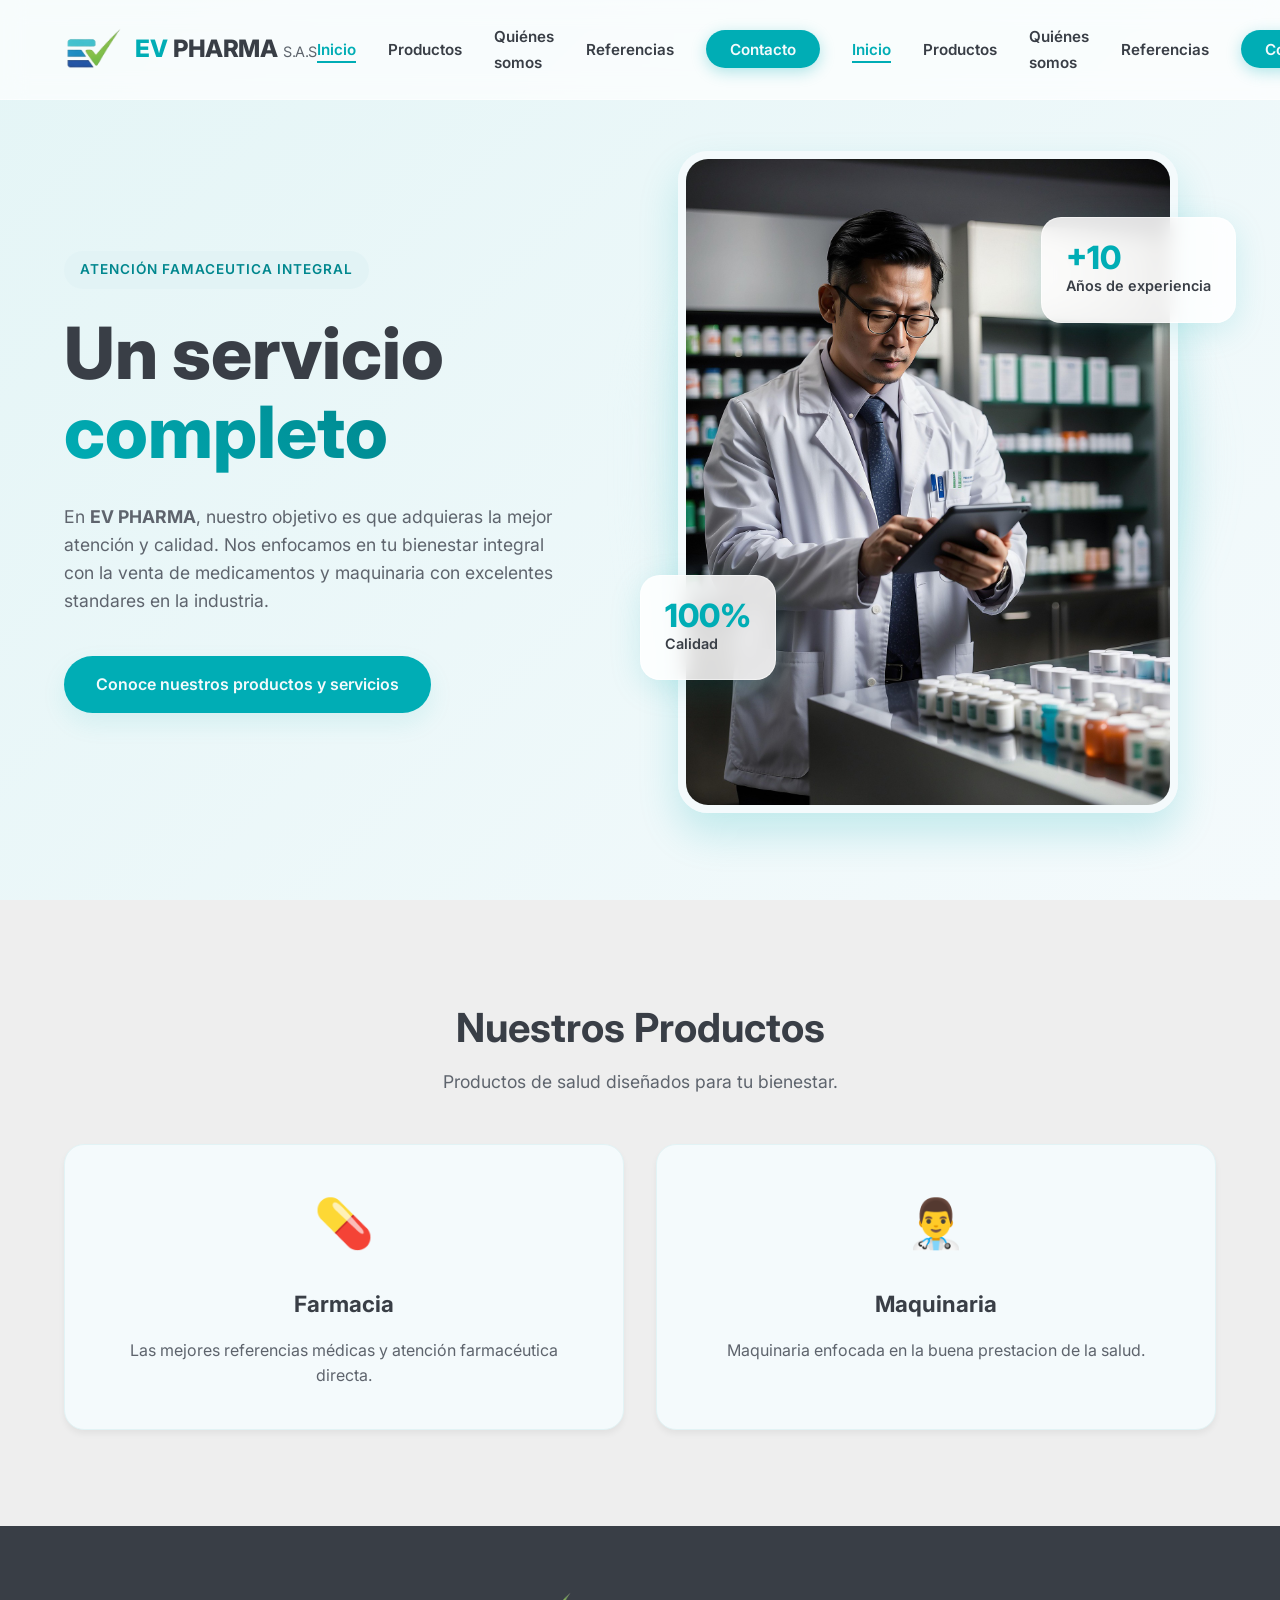
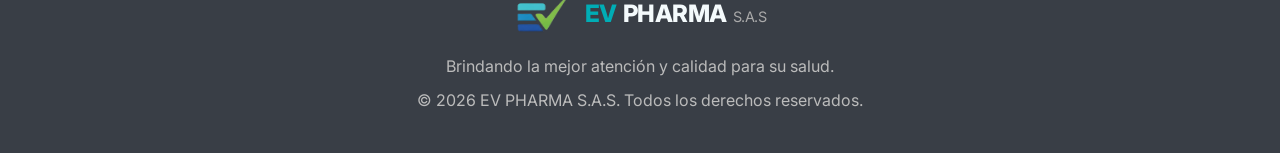
==== Client/index.html @ 8bc83145 "Merge branch 'main' into actualizaciones_2" ====
<!DOCTYPE html>
<html lang="es">
<head>
    <meta charset="UTF-8">
    <meta name="viewport" content="width=device-width, initial-scale=1.0">
    <meta name="description" content="EV PHARMA S.A.S. - Adquiere la mejor atención y calidad en servicios de salud.">
    <title>EV PHARMA S.A.S | Servicios de Salud Completos</title>
    <link href="https://fonts.googleapis.com/css2?family=Inter:wght@300;400;600;800&display=swap" rel="stylesheet">
    <link rel="stylesheet" href="style.css">
    <link rel="icon" href="images/LogoEVPharma-Picsart-BackgroundRemover.png"> 
</head>
<body>
    <header class="navbar" id="navbar">
        <div class="logo">
            <img src="images/LogoEVPharma-Picsart-BackgroundRemover.png" alt="EV Pharma Logo" class="logo-img">
            <div class="logo-text">
                <span class="logo-accent">EV</span> PHARMA <span class="logo-suffix">S.A.S</span>
            </div>
        </div>
        <nav>
            <ul class="nav-links">
                <li><a href="#inicio" class="active">Inicio</a></li>
                <li><a href="#Productos">Productos</a></li>
                <li><a href="quienesSomos.html">Quiénes somos</a></li>
                <li><a href="#referencias">Referencias</a></li>
                <li><a href="#contacto" class="btn-contact">Contacto</a></li>
                <li><a href="index.html#inicio" class="active">Inicio</a></li>
                <li><a href="productos.html">Productos</a></li>
                <li><a href="quienesSomos.html">Quiénes somos</a></li>
                <li><a href="index.html#referencias">Referencias</a></li>
                <li><a href="#contacto" id="contactBtn" class="btn-contact">Contacto</a></li>
            </ul>
            <div class="hamburger" id="hamburger">
                <span></span>
                <span></span>
                <span></span>
            </div>
        </nav>
    </header>

    <main>
        <section id="inicio" class="hero">
            <div class="hero-content">
                <span class="badge">Atención Famaceutica Integral</span>
                <h1>Un servicio <br><span class="highlight">completo</span></h1>
                <p>En <strong>EV PHARMA</strong>, nuestro objetivo es que adquieras la mejor atención y calidad. Nos enfocamos en tu bienestar integral con la venta de medicamentos y maquinaria con excelentes standares en la industria.</p>
                <div class="cta-group">
                    <a href="#Productos" class="btn btn-primary">Conoce nuestros productos y servicios</a>
                    
                </div>
            </div>
            <div class="hero-image-container">
                <div class="glass-card stat-card stat-1">
                    <div class="stat-number">+10</div>
                    <div class="stat-text">Años de experiencia</div>
                </div>
                <div class="glass-card stat-card stat-2">
                    <div class="stat-number">100%</div>
                    <div class="stat-text">Calidad</div>
                </div>
                <img src="images/neenasatine-ai-generated-8780800_1920.jpg" alt="Profesional de la salud trabajando, EV Pharma">
                <div class="blob-bg"></div>
            </div>
        </section>

        <!-- Placeholder Sections to show the layout structure -->
        <section id="Productos" class="section bg-light">
            <div class="container text-center">
                <h2 class="section-title">Nuestros Productos</h2>
                <p class="section-subtitle">Productos de salud diseñados para tu bienestar.</p>
                <div class="grid-3">
                    <div class="service-card">
                        <div class="icon">💊</div>
                        <h3>Farmacia</h3>
                        <p>Las mejores referencias médicas y atención farmacéutica directa.</p>
                    </div>
                    <div class="service-card">
                        <div class="icon">👨‍⚕️</div>
                        <h3>Maquinaria</h3>
                        <p>Maquinaria enfocada en la buena prestacion de la salud.</p>
                    </div>
                </div>
            </div>
        </section>
        
    </main>

    <footer>
        <div class="footer-content">
            <div class="logo">
                <img src="images/LogoEVPharma-Picsart-BackgroundRemover.png" alt="EV Pharma Logo" class="logo-img">
                <div class="logo-text">
                    <span class="logo-accent">EV</span> PHARMA <span class="logo-suffix">S.A.S</span>
                </div>
            </div>
            <p>Brindando la mejor atención y calidad para su salud.</p>
            <p>&copy; 2026 EV PHARMA S.A.S. Todos los derechos reservados.</p>
        </div>
    </footer>

    <!-- Contact Modal -->
    <div id="contactModal" class="modal">
        <div class="modal-content">
            <span class="close-btn">&times;</span>
            <h2>Contáctanos</h2>
            <p>Déjanos tu mensaje y nos comunicaremos contigo.</p>
            <form id="contactForm">
                <div class="form-group">
                    <label for="name">Nombre</label>
                    <input type="text" id="name" required>
                </div>
                <div class="form-group">
                    <label for="email">Correo Electrónico</label>
                    <input type="email" id="email" required>
                </div>
                <div class="form-group">
                    <label for="message">Mensaje</label>
                    <textarea id="message" rows="4" required></textarea>
                </div>
                <button type="submit" class="btn btn-primary">Enviar Mensaje</button>
            </form>
        </div>
    </div>

    <script src="script.js"></script>
</body>
</html>
---- Client/style.css ----
:root {
    /* Cool Color Palette */
    --primary: #00ADB5;
    --primary-dark: #00878e;
    --secondary: #393E46;
    --background: #EEEEEE;
    --text-main: #222831;
    --text-muted: #5e646d;
    --white: #F4FAFC;
    --accent: #E2F3F5;
    
    --shadow-sm: 0 4px 6px rgba(0,0,0,0.05);
    --shadow-md: 0 10px 25px rgba(0,173,181,0.1);
    --shadow-lg: 0 20px 40px rgba(0,173,181,0.2);
    --glass-bg: rgba(255, 255, 255, 0.7);
    --glass-border: rgba(255, 255, 255, 0.4);
    
    --transition: all 0.3s ease;
}

* {
    margin: 0;
    padding: 0;
    box-sizing: border-box;
}

html {
    scroll-behavior: smooth;
}

body {
    font-family: 'Inter', sans-serif;
    color: var(--text-main);
    background-color: var(--white);
    line-height: 1.6;
    overflow-x: hidden;
}

/* NAVBAR */
.navbar {
    position: fixed;
    top: 0;
    width: 100%;
    display: flex;
    justify-content: space-between;
    align-items: center;
    padding: 1.5rem 5%;
    background: var(--glass-bg);
    backdrop-filter: blur(12px);
    -webkit-backdrop-filter: blur(12px);
    border-bottom: 1px solid var(--glass-border);
    z-index: 1000;
    transition: var(--transition);
}

.navbar.scrolled {
    padding: 1rem 5%;
    background: rgba(255, 255, 255, 0.95);
    box-shadow: var(--shadow-sm);
}

.logo {
    display: flex;
    align-items: center;
    gap: 12px;
}

.logo-img {
    height: 48px; /* Adjust height based on preference */
    width: auto;
    object-fit: contain;
    transition: var(--transition);
}

.logo-img:hover {
    transform: scale(1.05); /* very subtle zoom on hover */
}

.logo-text {
    font-size: 1.5rem;
    font-weight: 800;
    color: var(--secondary);
    letter-spacing: -0.5px;
    display: flex;
    align-items: baseline;
    gap: 6px;
}

.logo-accent {
    color: var(--primary);
}

.logo-suffix {
    font-size: 0.9rem;
    font-weight: 400;
    color: var(--text-muted);
}

.nav-links {
    display: flex;
    gap: 2rem;
    list-style: none;
    align-items: center;
}

.nav-links a {
    text-decoration: none;
    color: var(--secondary);
    font-weight: 600;
    font-size: 0.95rem;
    position: relative;
    transition: var(--transition);
}

.nav-links a:not(.btn-contact)::after {
    content: '';
    position: absolute;
    width: 0%;
    height: 2px;
    bottom: -4px;
    left: 0;
    background-color: var(--primary);
    transition: var(--transition);
}

.nav-links a:hover:not(.btn-contact) {
    color: var(--primary);
}

.nav-links a:hover:not(.btn-contact)::after,
.nav-links a.active::after {
    width: 100%;
}

.nav-links a.active {
    color: var(--primary);
}

.btn-contact {
    background-color: var(--primary);
    color: var(--white) !important;
    padding: 0.6rem 1.5rem;
    border-radius: 50px;
    box-shadow: 0 4px 15px rgba(0, 173, 181, 0.3);
}

.btn-contact:hover {
    background-color: var(--primary-dark);
    transform: translateY(-2px);
    box-shadow: 0 6px 20px rgba(0, 173, 181, 0.4);
}

.hamburger {
    display: none;
    flex-direction: column;
    gap: 5px;
    cursor: pointer;
}

.hamburger span {
    width: 25px;
    height: 3px;
    background-color: var(--secondary);
    border-radius: 2px;
    transition: var(--transition);
}

/* HERO SECTION */
.hero {
    min-height: 100vh;
    display: flex;
    align-items: center;
    justify-content: space-between;
    padding: 8rem 5% 4rem;
    background: linear-gradient(135deg, #e4f5f6 0%, var(--white) 100%);
    position: relative;
    overflow: hidden;
}

.hero-content {
    flex: 1;
    max-width: 600px;
    z-index: 2;
    animation: fadeUp 1s ease-out forwards;
}

.badge {
    display: inline-block;
    background: var(--accent);
    color: var(--primary-dark);
    padding: 0.5rem 1rem;
    border-radius: 50px;
    font-weight: 600;
    font-size: 0.85rem;
    margin-bottom: 1.5rem;
    text-transform: uppercase;
    letter-spacing: 1px;
}

.hero h1, .about-page-title {
    font-size: 4.5rem;
    font-weight: 800;
    line-height: 1.1;
    color: var(--secondary);
    margin-bottom: 2rem;
}

.highlight {
    color: var(--primary);
    background: -webkit-linear-gradient(45deg, var(--primary), var(--primary-dark));
    -webkit-background-clip: text;
    background-clip: text;
    -webkit-text-fill-color: transparent;
}

.hero p {
    font-size: 1.1rem;
    color: var(--text-muted);
    margin-bottom: 2.5rem;
    max-width: 500px;
}

.cta-group {
    display: flex;
    gap: 1rem;
}

.btn {
    display: inline-block;
    padding: 1rem 2rem;
    border-radius: 50px;
    font-weight: 600;
    text-decoration: none;
    transition: var(--transition);
    cursor: pointer;
    border: none;
}

.btn-primary {
    background-color: var(--primary);
    color: var(--white);
    box-shadow: var(--shadow-md);
}

.btn-primary:hover {
    background-color: var(--primary-dark);
    transform: translateY(-3px);
    box-shadow: var(--shadow-lg);
}

.btn-secondary {
    background-color: var(--white);
    color: var(--primary);
    border: 2px solid var(--accent);
}

.btn-secondary:hover {
    background-color: var(--accent);
    transform: translateY(-3px);
}

.hero-image-container {
    flex: 1;
    position: relative;
    display: flex;
    justify-content: center;
    align-items: center;
    z-index: 2;
    animation: float 6s ease-in-out infinite;
}

.hero-image-container img {
    width: 100%;
    max-width: 500px;
    height: auto;
    border-radius: 30px;
    box-shadow: var(--shadow-lg);
    object-fit: cover;
    z-index: 2;
    border: 8px solid var(--white);
}

.blob-bg {
    position: absolute;
    width: 500px;
    height: 500px;
    background: linear-gradient(135deg, var(--accent) 0%, rgba(0,173,181,0.2) 100%);
    border-radius: 40% 60% 70% 30% / 40% 50% 60% 50%;
    z-index: 1;
    filter: blur(30px);
    animation: blobMorph 8s ease-in-out infinite alternate;
}

.glass-card {
    background: rgba(255, 255, 255, 0.85);
    backdrop-filter: blur(10px);
    -webkit-backdrop-filter: blur(10px);
    border: 1px solid rgba(255, 255, 255, 0.5);
    border-radius: 20px;
    padding: 1.5rem;
    box-shadow: 0 8px 32px rgba(0, 173, 181, 0.15);
}

.stat-card {
    position: absolute;
    z-index: 3;
    animation: pulse 4s infinite alternate;
}

.stat-1 {
    top: 10%;
    right: -20px;
}

.stat-2 {
    bottom: 20%;
    left: 0;
    animation-delay: 2s;
}

.stat-number {
    font-size: 2rem;
    font-weight: 800;
    color: var(--primary);
    line-height: 1;
}

.stat-text {
    font-size: 0.9rem;
    color: var(--secondary);
    font-weight: 600;
}

/* GENERAL SECTIONS */
.section {
    padding: 6rem 5%;
}

.bg-light {
    background-color: var(--background);
}

.text-center {
    text-align: center;
}

.container {
    max-width: 1200px;
    margin: 0 auto;
}

.section-title {
    font-size: 2.5rem;
    color: var(--secondary);
    margin-bottom: 0.5rem;
}

.section-subtitle {
    color: var(--text-muted);
    font-size: 1.1rem;
    margin-bottom: 3rem;
}

.grid-3 {
    display: grid;
    grid-template-columns: repeat(auto-fit, minmax(300px, 1fr));
    gap: 2rem;
}

.service-card {
    background: var(--white);
    padding: 2.5rem;
    border-radius: 20px;
    box-shadow: var(--shadow-sm);
    transition: var(--transition);
    border: 1px solid var(--accent);
}

.service-card:hover {
    transform: translateY(-10px);
    box-shadow: var(--shadow-lg);
    border-color: var(--primary);
}

.service-card .icon {
    font-size: 3rem;
    margin-bottom: 1.5rem;
}

.service-card h3 {
    color: var(--secondary);
    font-size: 1.4rem;
    margin-bottom: 1rem;
}

.service-card p {
    color: var(--text-muted);
}

/* FOOTER */
footer {
    background-color: var(--secondary);
    padding: 4rem 5% 2rem;
    text-align: center;
    color: var(--white);
}

footer .logo {
    justify-content: center;
    margin-bottom: 1rem;
}

footer .logo-text {
    color: var(--white);
}

footer .logo-suffix {
    color: #aaa;
}

footer p {
    color: #bbb;
    margin-bottom: 0.5rem;
}

/* ABOUT US (QUIÉNES SOMOS) */
.about-wrap {
    padding-top: 150px; /* offset for fixed navbar */
}

.about-container {
    max-width: 1400px;
}

.about-grid {
    display: flex;
    flex-direction: column;
    gap: 5rem;
    margin-top: 4rem;
    text-align: left;
}

.about-card {
    padding: 3rem;
    transition: var(--transition);
    display: flex;
    flex-direction: row;
    align-items: center;
    gap: 4rem;
    border-radius: 24px;
}

.about-card.reverse {
    flex-direction: row-reverse;
}

.about-card-img {
    width: 45%;
    height: 400px;
    object-fit: cover;
    border-radius: 20px;
    box-shadow: var(--shadow-lg);
    margin-bottom: 0;
}

.about-card-content {
    flex: 1;
    padding: 1rem;
}

.about-card:hover {
    transform: translateY(-5px);
    box-shadow: var(--shadow-lg);
    border-color: var(--primary);
}

.about-card .icon {
    font-size: 3.5rem;
    margin-bottom: 1.5rem;
}

.about-card h3 {
    font-size: 3.8rem;
    font-weight: 800;
    margin-bottom: 1.5rem;
    background: -webkit-linear-gradient(45deg, var(--primary), var(--primary-dark));
    -webkit-background-clip: text;
    background-clip: text;
    -webkit-text-fill-color: transparent;
    letter-spacing: -1.5px;
    line-height: 1.1;
}

.about-card p {
    color: var(--secondary);
    font-size: 1.35rem;
    line-height: 1.9;
    font-weight: 400;
    letter-spacing: 0.2px;
}

.coming-soon {
    margin-top: 4rem;
}

/* ANIMATIONS */
@keyframes fadeUp {
    from { opacity: 0; transform: translateY(30px); }
    to { opacity: 1; transform: translateY(0); }
}

@keyframes float {
    0% { transform: translateY(0px); }
    50% { transform: translateY(-15px); }
    100% { transform: translateY(0px); }
}

@keyframes pulse {
    0% { transform: scale(1); }
    100% { transform: scale(1.05); }
}

@keyframes blobMorph {
    0% { border-radius: 40% 60% 70% 30% / 40% 50% 60% 50%; }
    100% { border-radius: 60% 40% 30% 70% / 50% 60% 40% 50%; }
}

/* RESPONSIVE */
@media (max-width: 968px) {
    .hero {
        flex-direction: column;
        text-align: center;
        padding-top: 8rem;
    }
    .hero-content {
        margin-bottom: 4rem;
    }
    .hero h1, .about-page-title {
        font-size: 3.5rem;
    }
    .cta-group {
        justify-content: center;
    }
    .nav-links {
        display: none;
        position: absolute;
        top: 100%;
        left: 0;
        width: 100%;
        background: var(--white);
        flex-direction: column;
        padding: 2rem 0;
        box-shadow: var(--shadow-md);
    }
    .nav-links.active {
        display: flex;
    }
    .hamburger {
        display: flex;
    }
    .blob-bg {
        width: 300px;
        height: 300px;
    }

    /* ABOUT US RESPONSIVE */
    .about-card, .about-card.reverse {
        flex-direction: column;
        text-align: center;
        gap: 2rem;
        padding: 2rem;
    }
    .about-card-img {
        width: 100%;
        height: 350px;
    }
    .about-card h3 {
        font-size: 2.8rem;
    }
    .about-card p {
        font-size: 1.15rem;
    }
}

/* MODAL */
.modal {
    display: none;
    position: fixed;
    z-index: 2000;
    left: 0;
    top: 0;
    width: 100%;
    height: 100%;
    overflow: auto;
    background-color: rgba(0,0,0,0.5);
    backdrop-filter: blur(5px);
    opacity: 0;
    transition: opacity 0.3s ease;
}

.modal.show {
    display: flex;
    justify-content: center;
    align-items: center;
    opacity: 1;
}

.modal-content {
    background-color: var(--white);
    padding: 2.5rem;
    border-radius: 20px;
    width: 90%;
    max-width: 500px;
    position: relative;
    box-shadow: var(--shadow-lg);
    transform: translateY(-50px);
    transition: transform 0.3s ease;
}

.modal.show .modal-content {
    transform: translateY(0);
}

.close-btn {
    position: absolute;
    top: 15px;
    right: 20px;
    color: var(--text-muted);
    font-size: 28px;
    font-weight: bold;
    cursor: pointer;
    transition: var(--transition);
}

.close-btn:hover {
    color: var(--primary);
}

.modal-content h2 {
    color: var(--secondary);
    margin-bottom: 0.5rem;
}

.modal-content p {
    color: var(--text-muted);
    margin-bottom: 1.5rem;
}

.form-group {
    margin-bottom: 1.5rem;
}

.form-group label {
    display: block;
    margin-bottom: 0.5rem;
    color: var(--secondary);
    font-weight: 600;
}

.form-group input,
.form-group textarea {
    width: 100%;
    padding: 0.8rem;
    border: 1px solid var(--accent);
    border-radius: 10px;
    font-family: inherit;
    font-size: 1rem;
    transition: var(--transition);
}

.form-group input:focus,
.form-group textarea:focus {
    outline: none;
    border-color: var(--primary);
    box-shadow: 0 0 0 3px rgba(0, 173, 181, 0.2);
}

.modal-content .btn {
    width: 100%;
}

/* MUY PRONTO SECTION */
.muy-pronto {
    min-height: 70vh;
    display: flex;
    flex-direction: column;
    justify-content: center;
    align-items: center;
    text-align: center;
    padding: 10rem 5% 5rem;
    background: linear-gradient(135deg, var(--accent) 0%, var(--white) 100%);
    position: relative;
    overflow: hidden;
}

.muy-pronto h1,
.muy-pronto p,
.muy-pronto div:not(.blob-bg) {
    position: relative;
    z-index: 2;
}

.muy-pronto h1 {
    font-size: 4.5rem;
    color: var(--secondary);
    margin-bottom: 1rem;
    font-weight: 800;
}

.muy-pronto .highlight {
    color: var(--primary);
    background: -webkit-linear-gradient(45deg, var(--primary), var(--primary-dark));
    -webkit-background-clip: text;
    background-clip: text;
    -webkit-text-fill-color: transparent;
}

.muy-pronto p {
    font-size: 1.25rem;
    color: var(--text-main);
    max-width: 600px;
    line-height: 1.6;
    margin-bottom: 1.5rem;
    font-weight: 500;
}
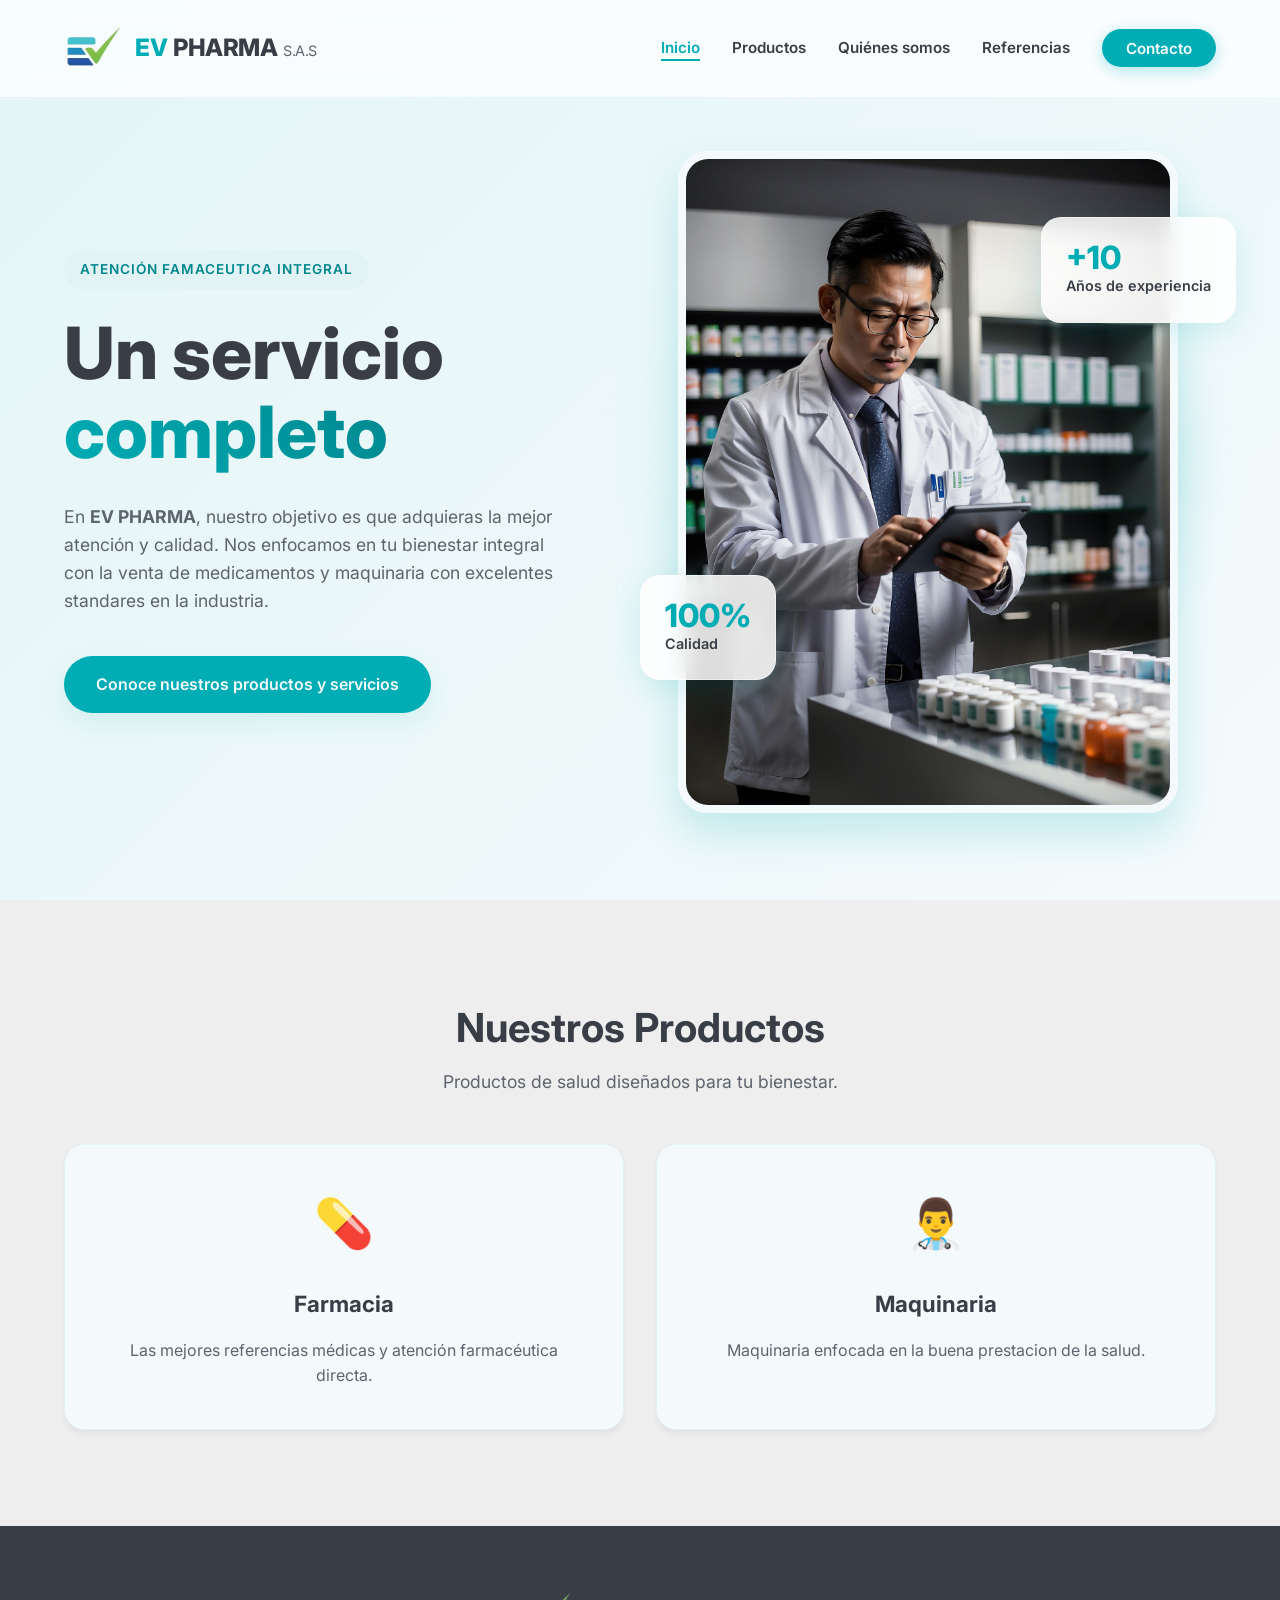
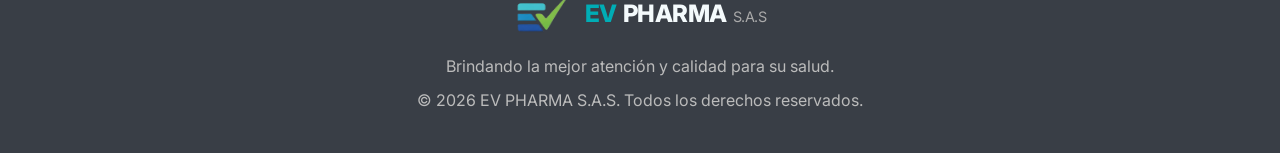
==== commit 131a707f: "Remove duplicate navigation links in index.html Removed duplicate navigation links from the index.ht" ====
--- a/Client/index.html
+++ b/Client/index.html
@@ -24,11 +24,6 @@
                 <li><a href="quienesSomos.html">Quiénes somos</a></li>
                 <li><a href="#referencias">Referencias</a></li>
                 <li><a href="#contacto" class="btn-contact">Contacto</a></li>
-                <li><a href="index.html#inicio" class="active">Inicio</a></li>
-                <li><a href="productos.html">Productos</a></li>
-                <li><a href="quienesSomos.html">Quiénes somos</a></li>
-                <li><a href="index.html#referencias">Referencias</a></li>
-                <li><a href="#contacto" id="contactBtn" class="btn-contact">Contacto</a></li>
             </ul>
             <div class="hamburger" id="hamburger">
                 <span></span>
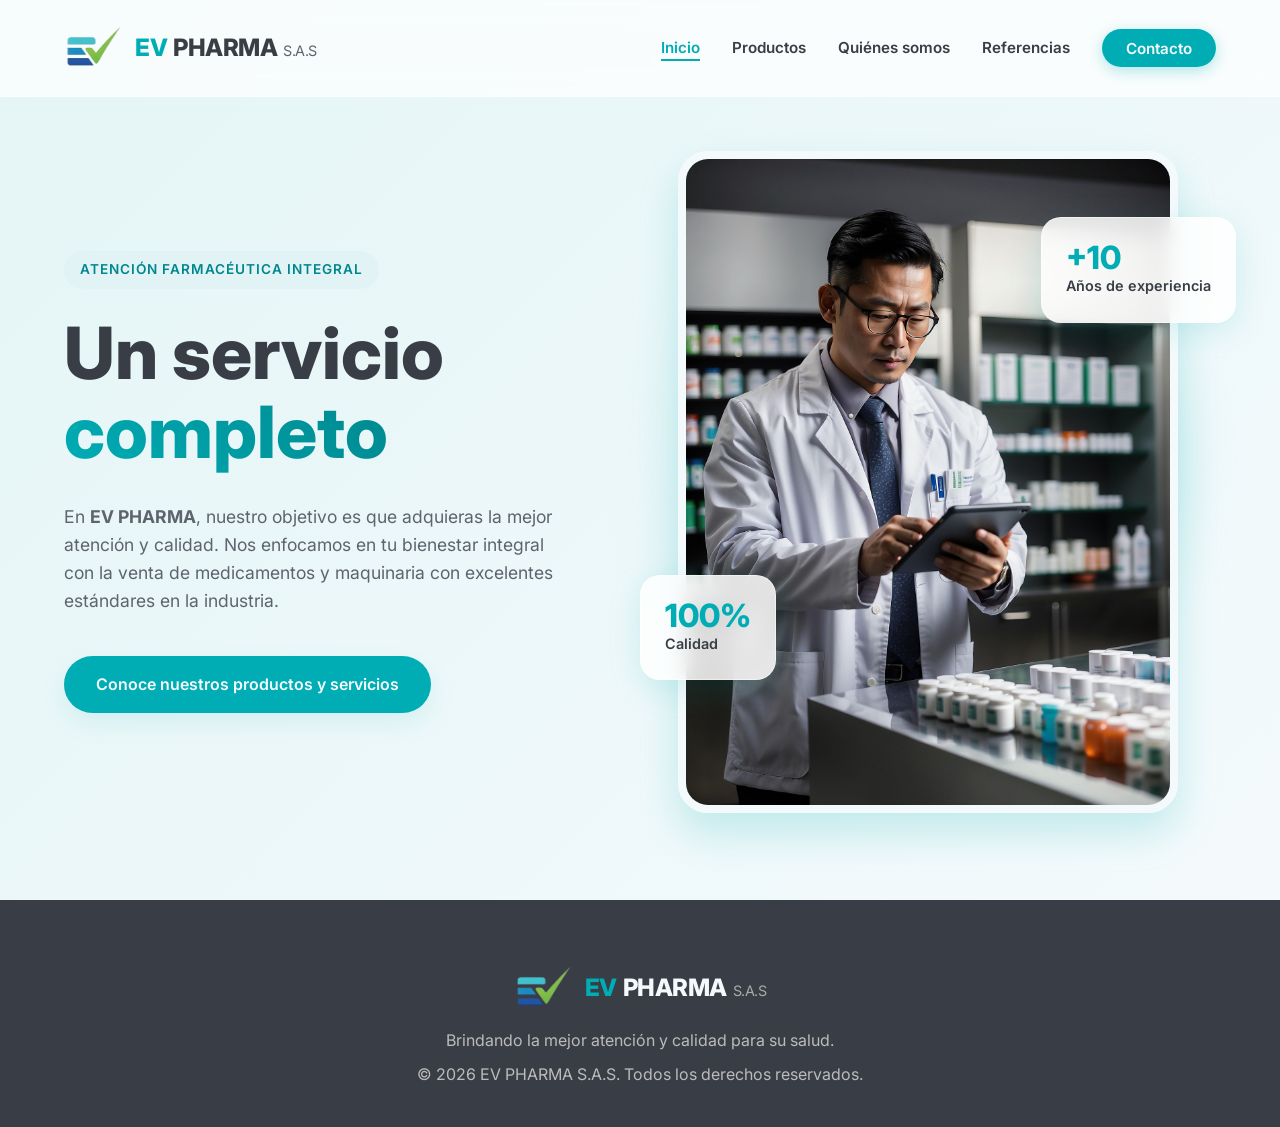
==== commit bce49bad: "Revision de errores y soluciones" ====
--- a/Client/index.html
+++ b/Client/index.html
@@ -20,9 +20,9 @@
         <nav>
             <ul class="nav-links">
                 <li><a href="#inicio" class="active">Inicio</a></li>
-                <li><a href="#Productos">Productos</a></li>
+                <li><a href="productos.html">Productos</a></li>
                 <li><a href="quienesSomos.html">Quiénes somos</a></li>
-                <li><a href="#referencias">Referencias</a></li>
+                <li><a href="referencias.html">Referencias</a></li>
                 <li><a href="#contacto" class="btn-contact">Contacto</a></li>
             </ul>
             <div class="hamburger" id="hamburger">
@@ -36,12 +36,11 @@
     <main>
         <section id="inicio" class="hero">
             <div class="hero-content">
-                <span class="badge">Atención Famaceutica Integral</span>
+                <span class="badge">Atención Farmacéutica Integral</span>
                 <h1>Un servicio <br><span class="highlight">completo</span></h1>
-                <p>En <strong>EV PHARMA</strong>, nuestro objetivo es que adquieras la mejor atención y calidad. Nos enfocamos en tu bienestar integral con la venta de medicamentos y maquinaria con excelentes standares en la industria.</p>
+                <p>En <strong>EV PHARMA</strong>, nuestro objetivo es que adquieras la mejor atención y calidad. Nos enfocamos en tu bienestar integral con la venta de medicamentos y maquinaria con excelentes estándares en la industria.</p>
                 <div class="cta-group">
-                    <a href="#Productos" class="btn btn-primary">Conoce nuestros productos y servicios</a>
-                    
+                    <a href="productos.html" class="btn btn-primary">Conoce nuestros productos y servicios</a>
                 </div>
             </div>
             <div class="hero-image-container">
@@ -57,30 +56,9 @@
                 <div class="blob-bg"></div>
             </div>
         </section>
-
-        <!-- Placeholder Sections to show the layout structure -->
-        <section id="Productos" class="section bg-light">
-            <div class="container text-center">
-                <h2 class="section-title">Nuestros Productos</h2>
-                <p class="section-subtitle">Productos de salud diseñados para tu bienestar.</p>
-                <div class="grid-3">
-                    <div class="service-card">
-                        <div class="icon">💊</div>
-                        <h3>Farmacia</h3>
-                        <p>Las mejores referencias médicas y atención farmacéutica directa.</p>
-                    </div>
-                    <div class="service-card">
-                        <div class="icon">👨‍⚕️</div>
-                        <h3>Maquinaria</h3>
-                        <p>Maquinaria enfocada en la buena prestacion de la salud.</p>
-                    </div>
-                </div>
-            </div>
-        </section>
-        
     </main>
 
-    <footer>
+    <footer id="contacto">
         <div class="footer-content">
             <div class="logo">
                 <img src="images/LogoEVPharma-Picsart-BackgroundRemover.png" alt="EV Pharma Logo" class="logo-img">
@@ -93,12 +71,11 @@
         </div>
     </footer>
 
-    <!-- Contact Modal -->
+    <!-- Modal de Contacto -->
     <div id="contactModal" class="modal">
-        <div class="modal-content">
+        <div class="modal-content glass-card">
             <span class="close-btn">&times;</span>
             <h2>Contáctanos</h2>
-            <p>Déjanos tu mensaje y nos comunicaremos contigo.</p>
             <form id="contactForm">
                 <div class="form-group">
                     <label for="name">Nombre</label>
@@ -112,11 +89,10 @@
                     <label for="message">Mensaje</label>
                     <textarea id="message" rows="4" required></textarea>
                 </div>
-                <button type="submit" class="btn btn-primary">Enviar Mensaje</button>
+                <button type="submit" class="btn btn-primary" style="width: 100%;">Enviar Mensaje</button>
             </form>
         </div>
     </div>
-
     <script src="script.js"></script>
 </body>
 </html>
--- a/Client/style.css
+++ b/Client/style.css
@@ -503,6 +503,94 @@
     margin-top: 4rem;
 }
 
+/* CONTACT MODAL */
+.modal {
+    display: none;
+    position: fixed;
+    z-index: 2000;
+    left: 0;
+    top: 0;
+    width: 100%;
+    height: 100%;
+    background-color: rgba(0, 0, 0, 0.6);
+    backdrop-filter: blur(5px);
+    align-items: center;
+    justify-content: center;
+    opacity: 0;
+    transition: opacity 0.3s ease;
+}
+
+.modal.show {
+    display: flex;
+    opacity: 1;
+}
+
+.modal .modal-content {
+    background: var(--white);
+    padding: 3rem;
+    border-radius: 20px;
+    width: 90%;
+    max-width: 500px;
+    position: relative;
+    box-shadow: var(--shadow-lg);
+    transform: translateY(50px);
+    transition: transform 0.3s ease;
+}
+
+.modal.show .modal-content {
+    transform: translateY(0);
+}
+
+.close-btn {
+    position: absolute;
+    top: 1.5rem;
+    right: 2rem;
+    font-size: 2rem;
+    cursor: pointer;
+    color: var(--text-muted);
+    transition: var(--transition);
+}
+
+.close-btn:hover {
+    color: var(--primary);
+}
+
+.modal-content h2 {
+    color: var(--primary-dark);
+    margin-bottom: 2rem;
+    font-size: 2rem;
+}
+
+.form-group {
+    margin-bottom: 1.5rem;
+    text-align: left;
+}
+
+.form-group label {
+    display: block;
+    margin-bottom: 0.5rem;
+    font-weight: 600;
+    color: var(--secondary);
+}
+
+.form-group input,
+.form-group textarea {
+    width: 100%;
+    padding: 0.75rem;
+    border: 1px solid var(--accent);
+    border-radius: 8px;
+    font-family: inherit;
+    font-size: 1rem;
+    transition: var(--transition);
+}
+
+.form-group input:focus,
+.form-group textarea:focus {
+    outline: none;
+    border-color: var(--primary);
+    box-shadow: 0 0 0 3px rgba(0, 173, 181, 0.2);
+}
+
 /* ANIMATIONS */
 @keyframes fadeUp {
     from { opacity: 0; transform: translateY(30px); }
@@ -581,145 +669,3 @@
         font-size: 1.15rem;
     }
 }
-
-/* MODAL */
-.modal {
-    display: none;
-    position: fixed;
-    z-index: 2000;
-    left: 0;
-    top: 0;
-    width: 100%;
-    height: 100%;
-    overflow: auto;
-    background-color: rgba(0,0,0,0.5);
-    backdrop-filter: blur(5px);
-    opacity: 0;
-    transition: opacity 0.3s ease;
-}
-
-.modal.show {
-    display: flex;
-    justify-content: center;
-    align-items: center;
-    opacity: 1;
-}
-
-.modal-content {
-    background-color: var(--white);
-    padding: 2.5rem;
-    border-radius: 20px;
-    width: 90%;
-    max-width: 500px;
-    position: relative;
-    box-shadow: var(--shadow-lg);
-    transform: translateY(-50px);
-    transition: transform 0.3s ease;
-}
-
-.modal.show .modal-content {
-    transform: translateY(0);
-}
-
-.close-btn {
-    position: absolute;
-    top: 15px;
-    right: 20px;
-    color: var(--text-muted);
-    font-size: 28px;
-    font-weight: bold;
-    cursor: pointer;
-    transition: var(--transition);
-}
-
-.close-btn:hover {
-    color: var(--primary);
-}
-
-.modal-content h2 {
-    color: var(--secondary);
-    margin-bottom: 0.5rem;
-}
-
-.modal-content p {
-    color: var(--text-muted);
-    margin-bottom: 1.5rem;
-}
-
-.form-group {
-    margin-bottom: 1.5rem;
-}
-
-.form-group label {
-    display: block;
-    margin-bottom: 0.5rem;
-    color: var(--secondary);
-    font-weight: 600;
-}
-
-.form-group input,
-.form-group textarea {
-    width: 100%;
-    padding: 0.8rem;
-    border: 1px solid var(--accent);
-    border-radius: 10px;
-    font-family: inherit;
-    font-size: 1rem;
-    transition: var(--transition);
-}
-
-.form-group input:focus,
-.form-group textarea:focus {
-    outline: none;
-    border-color: var(--primary);
-    box-shadow: 0 0 0 3px rgba(0, 173, 181, 0.2);
-}
-
-.modal-content .btn {
-    width: 100%;
-}
-
-/* MUY PRONTO SECTION */
-.muy-pronto {
-    min-height: 70vh;
-    display: flex;
-    flex-direction: column;
-    justify-content: center;
-    align-items: center;
-    text-align: center;
-    padding: 10rem 5% 5rem;
-    background: linear-gradient(135deg, var(--accent) 0%, var(--white) 100%);
-    position: relative;
-    overflow: hidden;
-}
-
-.muy-pronto h1,
-.muy-pronto p,
-.muy-pronto div:not(.blob-bg) {
-    position: relative;
-    z-index: 2;
-}
-
-.muy-pronto h1 {
-    font-size: 4.5rem;
-    color: var(--secondary);
-    margin-bottom: 1rem;
-    font-weight: 800;
-}
-
-.muy-pronto .highlight {
-    color: var(--primary);
-    background: -webkit-linear-gradient(45deg, var(--primary), var(--primary-dark));
-    -webkit-background-clip: text;
-    background-clip: text;
-    -webkit-text-fill-color: transparent;
-}
-
-.muy-pronto p {
-    font-size: 1.25rem;
-    color: var(--text-main);
-    max-width: 600px;
-    line-height: 1.6;
-    margin-bottom: 1.5rem;
-    font-weight: 500;
-}
